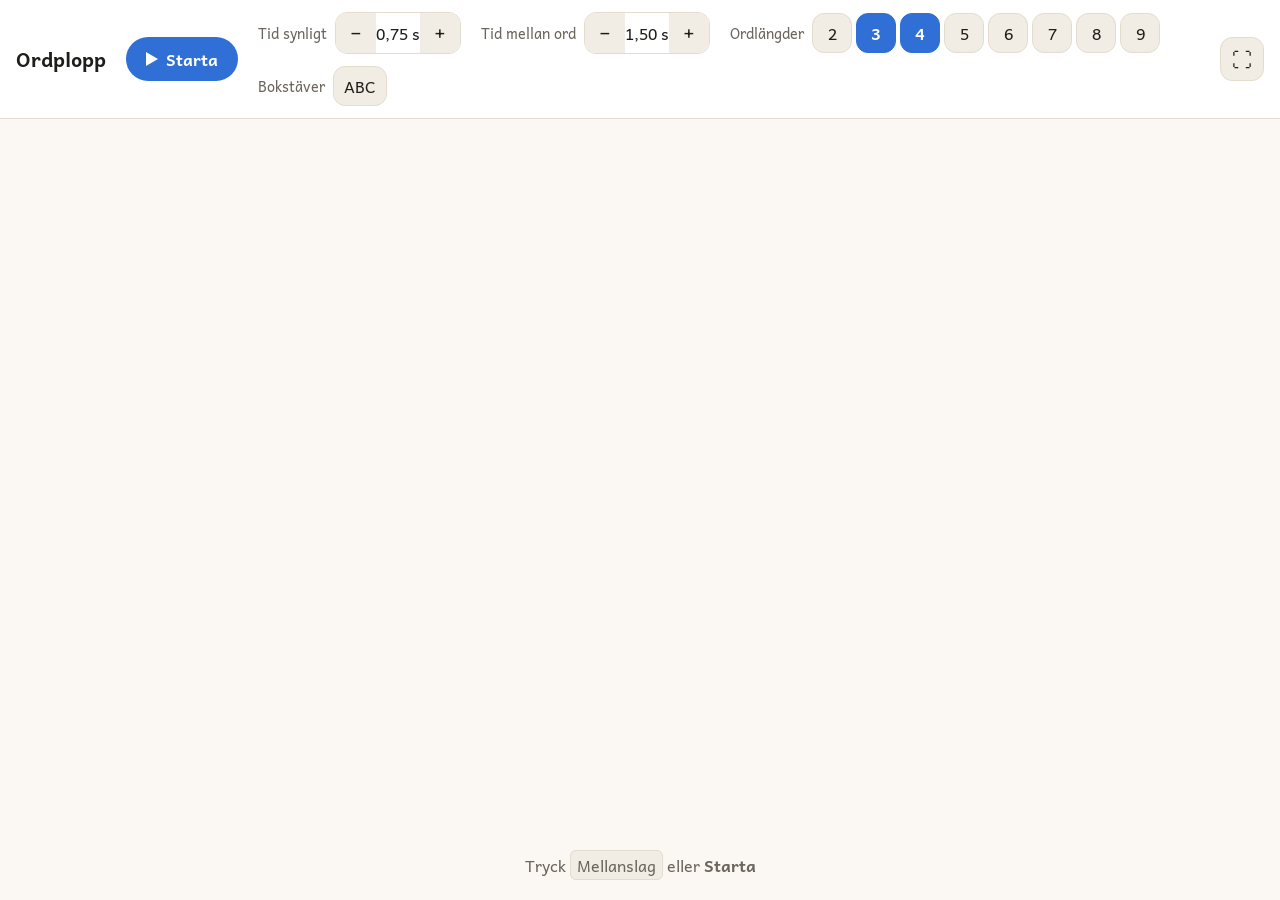
==== ordplopp/index.html @ 6b3e2766 "Add Ordplopp and tools landing page Co-Authored-By: Claude Opus 5.5 <noreply@anthropic.com>" ====
<!doctype html>
<html lang="sv">
<head>
  <meta charset="utf-8">
  <meta name="viewport" content="width=device-width, initial-scale=1">
  <title>Ordplopp</title>
  <link rel="preconnect" href="https://fonts.googleapis.com">
  <link rel="preconnect" href="https://fonts.gstatic.com" crossorigin>
  <link href="https://fonts.googleapis.com/css2?family=Andika:wght@400;700&display=swap" rel="stylesheet">
  <link rel="stylesheet" href="../shared/theme.css">
  <link rel="stylesheet" href="style.css">
</head>
<body>
  <header class="toolbar">
    <a class="brand" href="../">Ordplopp</a>

    <button id="playButton" class="play" type="button" aria-pressed="false">
      <span class="play-icon" aria-hidden="true"></span>
      <span class="play-label">Starta</span>
    </button>

    <div class="settings">
      <div class="group">
        <span class="label">Tid synligt</span>
        <div class="stepper">
          <button type="button" data-step="visible" data-dir="-1" aria-label="Minska tid synligt">−</button>
          <output id="visibleValue"></output>
          <button type="button" data-step="visible" data-dir="1" aria-label="Öka tid synligt">+</button>
        </div>
      </div>

      <div class="group">
        <span class="label">Tid mellan ord</span>
        <div class="stepper">
          <button type="button" data-step="between" data-dir="-1" aria-label="Minska tid mellan ord">−</button>
          <output id="betweenValue"></output>
          <button type="button" data-step="between" data-dir="1" aria-label="Öka tid mellan ord">+</button>
        </div>
      </div>

      <div class="group">
        <span class="label">Ordlängder</span>
        <div id="lengths" class="chips"></div>
      </div>

      <div class="group">
        <span class="label">Bokstäver</span>
        <div class="chips">
          <button id="caseButton" type="button" class="chip" aria-pressed="false">ABC</button>
        </div>
      </div>
    </div>

    <button id="fullscreenButton" class="icon-button" type="button" aria-label="Helskärm" title="Helskärm (F)">⛶</button>
  </header>

  <main class="stage">
    <div id="word" class="word" aria-live="off"></div>
    <p id="hint" class="hint">Tryck <kbd>Mellanslag</kbd> eller <strong>Starta</strong></p>
  </main>

  <script src="words.js"></script>
  <script src="app.js"></script>
</body>
</html>
---- shared/theme.css ----
:root {
  --bg: #fbf8f3;
  --surface: #ffffff;
  --surface-2: #f2ede4;
  --text: #1f1d1a;
  --muted: #6b655c;
  --border: #e3dccf;
  --accent: #2f6fd6;
  --accent-text: #ffffff;
  --radius: 12px;
  --font: "Andika", system-ui, -apple-system, "Segoe UI", sans-serif;
  color-scheme: light;
}

@media (prefers-color-scheme: dark) {
  :root {
    --bg: #17161a;
    --surface: #222127;
    --surface-2: #2c2a32;
    --text: #f3f1ec;
    --muted: #a39e95;
    --border: #3a3842;
    --accent: #6c9ef0;
    --accent-text: #0e1420;
    color-scheme: dark;
  }
}

* { box-sizing: border-box; }

html, body { margin: 0; height: 100%; }

body {
  background: var(--bg);
  color: var(--text);
  font-family: var(--font);
  font-size: 16px;
  line-height: 1.4;
}

button {
  font: inherit;
  color: inherit;
  cursor: pointer;
}

:focus-visible {
  outline: 3px solid var(--accent);
  outline-offset: 2px;
}
---- ordplopp/style.css ----
body {
  display: flex;
  flex-direction: column;
  min-height: 100vh;
  min-height: 100dvh;
}

.toolbar {
  display: flex;
  flex-wrap: wrap;
  align-items: center;
  gap: 12px 20px;
  padding: 12px 16px;
  background: var(--surface);
  border-bottom: 1px solid var(--border);
}

.brand {
  font-weight: 700;
  font-size: 1.25rem;
  color: inherit;
  text-decoration: none;
}

.settings {
  display: flex;
  flex-wrap: wrap;
  align-items: center;
  gap: 12px 20px;
  flex: 1;
}

.group {
  display: flex;
  align-items: center;
  gap: 8px;
}

.label {
  color: var(--muted);
  font-size: 0.9rem;
}

.play {
  display: inline-flex;
  align-items: center;
  gap: 8px;
  min-height: 44px;
  padding: 0 20px;
  border: none;
  border-radius: 999px;
  background: var(--accent);
  color: var(--accent-text);
  font-weight: 700;
}

.play-icon {
  width: 0;
  height: 0;
  border-left: 12px solid currentColor;
  border-top: 7px solid transparent;
  border-bottom: 7px solid transparent;
}

.play[aria-pressed="true"] .play-icon {
  width: 12px;
  height: 14px;
  border: none;
  border-left: 4px solid currentColor;
  border-right: 4px solid currentColor;
}

.stepper {
  display: inline-flex;
  align-items: center;
  border: 1px solid var(--border);
  border-radius: var(--radius);
  overflow: hidden;
}

.stepper button {
  width: 40px;
  height: 40px;
  border: none;
  background: var(--surface-2);
  font-size: 1.25rem;
}

.stepper output {
  min-width: 4.5ch;
  text-align: center;
  font-variant-numeric: tabular-nums;
}

.chips {
  display: flex;
  flex-wrap: wrap;
  gap: 4px;
}

.chip {
  min-width: 40px;
  height: 40px;
  padding: 0 10px;
  border: 1px solid var(--border);
  border-radius: var(--radius);
  background: var(--surface-2);
}

.chip[aria-pressed="true"] {
  background: var(--accent);
  border-color: var(--accent);
  color: var(--accent-text);
  font-weight: 700;
}

.icon-button {
  width: 44px;
  height: 44px;
  border: 1px solid var(--border);
  border-radius: var(--radius);
  background: var(--surface-2);
  font-size: 1.25rem;
}

/* While running, settings fade away so only the word has focus. */
body.running .settings,
body.running .icon-button {
  opacity: 0;
  pointer-events: none;
  transition: opacity 0.3s;
}

body.running .toolbar {
  border-bottom-color: transparent;
  background: transparent;
}

.stage {
  flex: 1;
  display: grid;
  place-items: center;
  padding: 16px;
  position: relative;
}

.word {
  font-size: min(16vw, 32vh);
  font-weight: 700;
  line-height: 1;
  letter-spacing: 0.02em;
  white-space: nowrap;
}

.word.plopp {
  animation: plopp 0.18s ease-out;
}

@keyframes plopp {
  from { transform: scale(0.85); opacity: 0; }
  to { transform: scale(1); opacity: 1; }
}

@media (prefers-reduced-motion: reduce) {
  .word.plopp { animation: none; }
}

.hint {
  position: absolute;
  bottom: 24px;
  margin: 0;
  color: var(--muted);
}

body.running .hint { display: none; }

kbd {
  font: inherit;
  padding: 1px 6px;
  border: 1px solid var(--border);
  border-radius: 6px;
  background: var(--surface-2);
}

.error {
  color: #c0392b;
  font-size: 1.5rem;
}
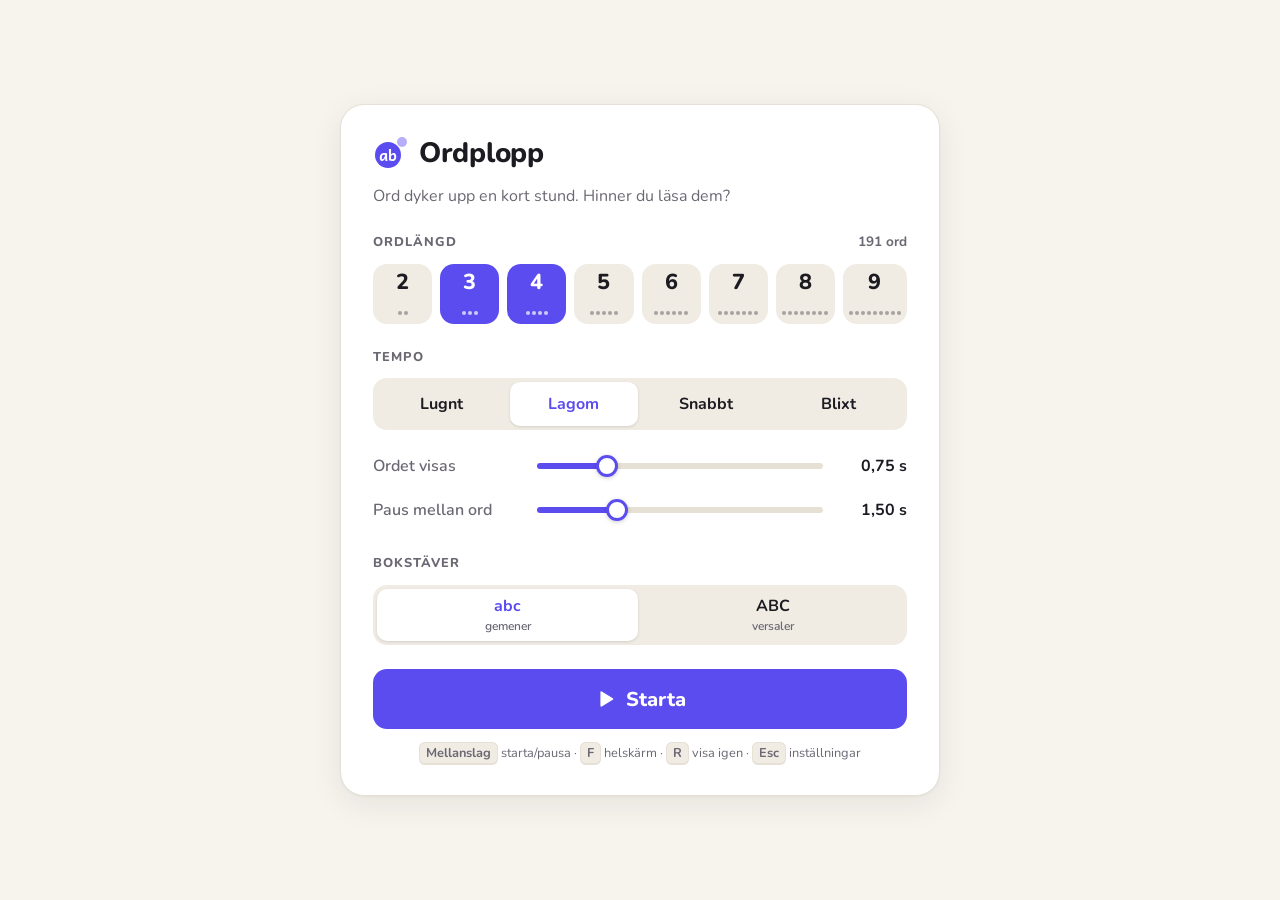
==== commit 22814c2d: "Redesign Ordplopp and revise word list Setup card with tempo presets and sliders, distraction-free s" ====
--- a/ordplopp/index.html
+++ b/ordplopp/index.html
@@ -6,57 +6,111 @@
   <title>Ordplopp</title>
   <link rel="preconnect" href="https://fonts.googleapis.com">
   <link rel="preconnect" href="https://fonts.gstatic.com" crossorigin>
-  <link href="https://fonts.googleapis.com/css2?family=Andika:wght@400;700&display=swap" rel="stylesheet">
+  <link href="https://fonts.googleapis.com/css2?family=Andika:wght@400;700&family=Nunito:wght@400;600;700;800&display=swap" rel="stylesheet">
   <link rel="stylesheet" href="../shared/theme.css">
   <link rel="stylesheet" href="style.css">
 </head>
-<body>
-  <header class="toolbar">
-    <a class="brand" href="../">Ordplopp</a>
+<body data-view="setup">
 
-    <button id="playButton" class="play" type="button" aria-pressed="false">
-      <span class="play-icon" aria-hidden="true"></span>
-      <span class="play-label">Starta</span>
-    </button>
+  <!-- Setup -->
+  <main class="setup">
+    <section class="card" aria-labelledby="title">
+      <header class="card-header">
+        <a class="logo" href="../" id="title">
+          <svg width="36" height="36" viewBox="0 0 36 36" aria-hidden="true">
+            <circle cx="15" cy="20" r="13" fill="var(--accent)"/>
+            <circle cx="29" cy="7" r="5" fill="var(--accent)" opacity="0.45"/>
+            <text x="15" y="25.5" text-anchor="middle" font-family="Andika, sans-serif" font-weight="700" font-size="15" fill="var(--accent-text)">ab</text>
+          </svg>
+          <span>Ordplopp</span>
+        </a>
+        <p class="tagline">Ord dyker upp en kort stund. Hinner du läsa dem?</p>
+      </header>
 
-    <div class="settings">
-      <div class="group">
-        <span class="label">Tid synligt</span>
-        <div class="stepper">
-          <button type="button" data-step="visible" data-dir="-1" aria-label="Minska tid synligt">−</button>
-          <output id="visibleValue"></output>
-          <button type="button" data-step="visible" data-dir="1" aria-label="Öka tid synligt">+</button>
+      <div class="field">
+        <div class="field-head">
+          <h2>Ordlängd</h2>
+          <span id="wordCount" class="badge"></span>
+        </div>
+        <div id="lengths" class="length-grid" role="group" aria-label="Ordlängd i bokstäver"></div>
+      </div>
+
+      <div class="field">
+        <div class="field-head">
+          <h2>Tempo</h2>
+        </div>
+        <div id="presets" class="segmented" role="group" aria-label="Tempo"></div>
+        <div class="sliders">
+          <label class="slider">
+            <span>Ordet visas</span>
+            <input id="visibleSlider" type="range" min="0.1" max="3" step="0.05">
+            <output id="visibleValue" for="visibleSlider"></output>
+          </label>
+          <label class="slider">
+            <span>Paus mellan ord</span>
+            <input id="betweenSlider" type="range" min="0.25" max="5" step="0.25">
+            <output id="betweenValue" for="betweenSlider"></output>
+          </label>
         </div>
       </div>
 
-      <div class="group">
-        <span class="label">Tid mellan ord</span>
-        <div class="stepper">
-          <button type="button" data-step="between" data-dir="-1" aria-label="Minska tid mellan ord">−</button>
-          <output id="betweenValue"></output>
-          <button type="button" data-step="between" data-dir="1" aria-label="Öka tid mellan ord">+</button>
+      <div class="field">
+        <div class="field-head">
+          <h2>Bokstäver</h2>
+        </div>
+        <div class="segmented" role="group" aria-label="Bokstäver">
+          <button type="button" class="segment case" data-uppercase="false">abc <small>gemener</small></button>
+          <button type="button" class="segment case" data-uppercase="true">ABC <small>versaler</small></button>
         </div>
       </div>
 
-      <div class="group">
-        <span class="label">Ordlängder</span>
-        <div id="lengths" class="chips"></div>
+      <button id="startButton" type="button" class="start">
+        <svg viewBox="0 0 24 24" width="22" height="22" aria-hidden="true"><path d="M7 4.8v14.4a1 1 0 0 0 1.5.86l12-7.2a1 1 0 0 0 0-1.72l-12-7.2A1 1 0 0 0 7 4.8z" fill="currentColor"/></svg>
+        Starta
+      </button>
+
+      <p class="shortcuts">
+        <kbd>Mellanslag</kbd> starta/pausa · <kbd>F</kbd> helskärm · <kbd>R</kbd> visa igen · <kbd>Esc</kbd> inställningar
+      </p>
+    </section>
+  </main>
+
+  <!-- Stage -->
+  <main class="stage" id="stage">
+    <div id="word" class="word"></div>
+    <div id="status" class="status"></div>
+
+    <div id="toast" class="toast" role="status" aria-live="polite"></div>
+
+    <nav class="dock" id="dock" aria-label="Kontroller">
+      <button id="settingsButton" type="button" class="dock-button" aria-label="Inställningar" title="Inställningar (Esc)">
+        <svg viewBox="0 0 24 24" width="22" height="22" aria-hidden="true" fill="none" stroke="currentColor" stroke-width="2" stroke-linecap="round"><path d="M4 7h10M18 7h2M4 17h4M12 17h8"/><circle cx="16" cy="7" r="2"/><circle cx="10" cy="17" r="2"/></svg>
+      </button>
+
+      <button id="repeatButton" type="button" class="dock-button" aria-label="Visa senaste ordet igen" title="Visa igen (R)">
+        <svg viewBox="0 0 24 24" width="22" height="22" aria-hidden="true" fill="none" stroke="currentColor" stroke-width="2" stroke-linecap="round" stroke-linejoin="round"><path d="M3 12a9 9 0 1 0 2.6-6.4L3 8"/><path d="M3 3v5h5"/></svg>
+      </button>
+
+      <button id="playButton" type="button" class="dock-play" aria-label="Pausa" title="Starta/pausa (Mellanslag)">
+        <svg class="icon-pause" viewBox="0 0 24 24" width="26" height="26" aria-hidden="true"><rect x="6" y="4.5" width="4" height="15" rx="1.2" fill="currentColor"/><rect x="14" y="4.5" width="4" height="15" rx="1.2" fill="currentColor"/></svg>
+        <svg class="icon-play" viewBox="0 0 24 24" width="26" height="26" aria-hidden="true"><path d="M7 4.8v14.4a1 1 0 0 0 1.5.86l12-7.2a1 1 0 0 0 0-1.72l-12-7.2A1 1 0 0 0 7 4.8z" fill="currentColor"/></svg>
+      </button>
+
+      <div class="dock-tempo" role="group" aria-label="Tid ordet visas">
+        <button id="slowerButton" type="button" class="dock-button small" aria-label="Visa ordet längre" title="Långsammare (−)">
+          <svg viewBox="0 0 24 24" width="18" height="18" aria-hidden="true" fill="none" stroke="currentColor" stroke-width="2.5" stroke-linecap="round"><path d="M5 12h14"/></svg>
+        </button>
+        <span id="dockTempo" class="dock-tempo-value"></span>
+        <button id="fasterButton" type="button" class="dock-button small" aria-label="Visa ordet kortare" title="Snabbare (+)">
+          <svg viewBox="0 0 24 24" width="18" height="18" aria-hidden="true" fill="none" stroke="currentColor" stroke-width="2.5" stroke-linecap="round"><path d="M5 12h14M12 5v14"/></svg>
+        </button>
       </div>
 
-      <div class="group">
-        <span class="label">Bokstäver</span>
-        <div class="chips">
-          <button id="caseButton" type="button" class="chip" aria-pressed="false">ABC</button>
-        </div>
-      </div>
-    </div>
-
-    <button id="fullscreenButton" class="icon-button" type="button" aria-label="Helskärm" title="Helskärm (F)">⛶</button>
-  </header>
-
-  <main class="stage">
-    <div id="word" class="word" aria-live="off"></div>
-    <p id="hint" class="hint">Tryck <kbd>Mellanslag</kbd> eller <strong>Starta</strong></p>
+      <button id="fullscreenButton" type="button" class="dock-button" aria-label="Helskärm" title="Helskärm (F)">
+        <svg class="icon-expand" viewBox="0 0 24 24" width="22" height="22" aria-hidden="true" fill="none" stroke="currentColor" stroke-width="2" stroke-linecap="round" stroke-linejoin="round"><path d="M4 9V4h5M20 9V4h-5M4 15v5h5M20 15v5h-5"/></svg>
+        <svg class="icon-shrink" viewBox="0 0 24 24" width="22" height="22" aria-hidden="true" fill="none" stroke="currentColor" stroke-width="2" stroke-linecap="round" stroke-linejoin="round"><path d="M9 4v5H4M15 4v5h5M9 20v-5H4M15 20v-5h5"/></svg>
+      </button>
+    </nav>
   </main>
 
   <script src="words.js"></script>
--- a/shared/theme.css
+++ b/shared/theme.css
@@ -1,27 +1,39 @@
 :root {
-  --bg: #fbf8f3;
+  --bg: #f7f4ee;
   --surface: #ffffff;
-  --surface-2: #f2ede4;
-  --text: #1f1d1a;
-  --muted: #6b655c;
-  --border: #e3dccf;
-  --accent: #2f6fd6;
+  --surface-2: #f0ece4;
+  --surface-3: #e6e0d5;
+  --raised: #ffffff;
+  --text: #1d1b22;
+  --muted: #6c6873;
+  --border: #e6e0d6;
+  --accent: #5b4cf0;
+  --accent-hover: #4b3ce0;
+  --accent-soft: #eceaff;
   --accent-text: #ffffff;
-  --radius: 12px;
-  --font: "Andika", system-ui, -apple-system, "Segoe UI", sans-serif;
+  --shadow: 0 1px 2px rgba(29, 27, 34, 0.04), 0 8px 32px rgba(29, 27, 34, 0.08);
+  --radius: 14px;
+  --radius-lg: 24px;
+  --font: "Nunito", system-ui, -apple-system, "Segoe UI", sans-serif;
+  --font-read: "Andika", "Nunito", system-ui, sans-serif;
   color-scheme: light;
 }
 
 @media (prefers-color-scheme: dark) {
-  :root {
-    --bg: #17161a;
-    --surface: #222127;
-    --surface-2: #2c2a32;
-    --text: #f3f1ec;
-    --muted: #a39e95;
-    --border: #3a3842;
-    --accent: #6c9ef0;
-    --accent-text: #0e1420;
+  :root:not([data-theme="light"]) {
+    --bg: #141317;
+    --surface: #1e1d23;
+    --surface-2: #28272e;
+    --surface-3: #34323b;
+    --raised: #3d3b45;
+    --text: #f4f2ee;
+    --muted: #a19ca8;
+    --border: #2f2d35;
+    --accent: #9d93ff;
+    --accent-hover: #b0a8ff;
+    --accent-soft: #2b2845;
+    --accent-text: #14112b;
+    --shadow: 0 1px 2px rgba(0, 0, 0, 0.3), 0 8px 32px rgba(0, 0, 0, 0.35);
     color-scheme: dark;
   }
 }
@@ -35,16 +47,30 @@
   color: var(--text);
   font-family: var(--font);
   font-size: 16px;
-  line-height: 1.4;
+  line-height: 1.45;
+  -webkit-font-smoothing: antialiased;
 }
 
 button {
   font: inherit;
   color: inherit;
   cursor: pointer;
+  -webkit-tap-highlight-color: transparent;
 }
 
 :focus-visible {
   outline: 3px solid var(--accent);
   outline-offset: 2px;
 }
+
+.logo {
+  display: inline-flex;
+  align-items: center;
+  gap: 10px;
+  font-weight: 800;
+  letter-spacing: -0.01em;
+  color: inherit;
+  text-decoration: none;
+}
+
+.logo svg { flex: none; }
--- a/ordplopp/style.css
+++ b/ordplopp/style.css
@@ -1,188 +1,441 @@
 body {
-  display: flex;
-  flex-direction: column;
   min-height: 100vh;
   min-height: 100dvh;
 }
 
-.toolbar {
+body[data-view="setup"] .stage,
+body[data-view="stage"] .setup {
+  display: none;
+}
+
+/* ---------- Setup ---------- */
+
+.setup {
+  min-height: 100vh;
+  min-height: 100dvh;
+  display: grid;
+  place-items: center;
+  padding: 24px 16px;
+}
+
+.card {
+  width: 100%;
+  max-width: 600px;
+  padding: 28px 32px;
+  background: var(--surface);
+  border: 1px solid var(--border);
+  border-radius: var(--radius-lg);
+  box-shadow: var(--shadow);
+  display: grid;
+  grid-template-columns: minmax(0, 1fr);
+  gap: 24px;
+}
+
+.card-header .logo { font-size: 1.75rem; }
+
+.tagline {
+  margin: 6px 0 0;
+  color: var(--muted);
+}
+
+.field { display: grid; gap: 12px; }
+
+.field-head {
   display: flex;
-  flex-wrap: wrap;
+  align-items: baseline;
+  justify-content: space-between;
+  gap: 12px;
+}
+
+.field h2 {
+  margin: 0;
+  font-size: 0.8rem;
+  font-weight: 800;
+  letter-spacing: 0.08em;
+  text-transform: uppercase;
+  color: var(--muted);
+}
+
+.badge {
+  font-size: 0.85rem;
+  font-weight: 700;
+  color: var(--muted);
+  font-variant-numeric: tabular-nums;
+}
+
+.badge.warn { color: #d64545; }
+
+.length-grid {
+  display: grid;
+  grid-template-columns: repeat(8, 1fr);
+  gap: 8px;
+}
+
+.length {
+  display: grid;
+  place-items: center;
+  gap: 2px;
+  height: 60px;
+  border: none;
+  border-radius: var(--radius);
+  background: var(--surface-2);
+  transition: background 0.15s, transform 0.1s;
+}
+
+.length:hover { background: var(--surface-3); }
+.length:active { transform: scale(0.95); }
+
+.length strong {
+  font-size: 1.35rem;
+  line-height: 1;
+  font-weight: 800;
+}
+
+/* Little dots show the number of letters at a glance. */
+.length .dots {
+  display: flex;
+  gap: 2px;
+  height: 4px;
+}
+
+.length .dots i {
+  width: 4px;
+  height: 4px;
+  border-radius: 50%;
+  background: currentColor;
+  opacity: 0.35;
+}
+
+.length[aria-pressed="true"] {
+  background: var(--accent);
+  color: var(--accent-text);
+}
+
+.length[aria-pressed="true"] .dots i { opacity: 0.7; }
+
+.segmented {
+  display: grid;
+  grid-auto-columns: 1fr;
+  grid-auto-flow: column;
+  gap: 4px;
+  padding: 4px;
+  background: var(--surface-2);
+  border-radius: var(--radius);
+}
+
+.segment {
+  min-height: 44px;
+  padding: 6px 8px;
+  border: none;
+  border-radius: 10px;
+  background: transparent;
+  font-weight: 700;
+  transition: background 0.15s, box-shadow 0.15s;
+}
+
+.segment small {
+  display: block;
+  font-size: 0.75rem;
+  font-weight: 600;
+  color: var(--muted);
+}
+
+.segment:hover { background: var(--surface-3); }
+
+.segment[aria-pressed="true"] {
+  background: var(--raised);
+  box-shadow: 0 1px 3px rgba(0, 0, 0, 0.12);
+  color: var(--accent);
+}
+
+.sliders {
+  display: grid;
+  gap: 4px;
+  margin-top: 4px;
+}
+
+.slider {
+  display: grid;
+  grid-template-columns: 9.5em 1fr 4.5em;
   align-items: center;
-  gap: 12px 20px;
-  padding: 12px 16px;
+  gap: 12px;
+  min-height: 40px;
+  color: var(--muted);
+  font-weight: 600;
+}
+
+.slider output {
+  text-align: right;
+  color: var(--text);
+  font-weight: 700;
+  font-variant-numeric: tabular-nums;
+}
+
+input[type="range"] {
+  width: 100%;
+  height: 28px;
+  margin: 0;
+  background: transparent;
+  appearance: none;
+  -webkit-appearance: none;
+  cursor: pointer;
+}
+
+input[type="range"]::-webkit-slider-runnable-track {
+  height: 6px;
+  border-radius: 3px;
+  background: linear-gradient(to right, var(--accent) var(--fill, 50%), var(--surface-3) var(--fill, 50%));
+}
+
+input[type="range"]::-moz-range-track {
+  height: 6px;
+  border-radius: 3px;
+  background: var(--surface-3);
+}
+
+input[type="range"]::-moz-range-progress {
+  height: 6px;
+  border-radius: 3px;
+  background: var(--accent);
+}
+
+input[type="range"]::-webkit-slider-thumb {
+  -webkit-appearance: none;
+  width: 22px;
+  height: 22px;
+  margin-top: -8px;
+  border-radius: 50%;
   background: var(--surface);
-  border-bottom: 1px solid var(--border);
-}
-
-.brand {
-  font-weight: 700;
-  font-size: 1.25rem;
-  color: inherit;
-  text-decoration: none;
-}
-
-.settings {
-  display: flex;
-  flex-wrap: wrap;
-  align-items: center;
-  gap: 12px 20px;
-  flex: 1;
-}
-
-.group {
+  border: 3px solid var(--accent);
+  box-shadow: 0 1px 4px rgba(0, 0, 0, 0.2);
+}
+
+input[type="range"]::-moz-range-thumb {
+  width: 16px;
+  height: 16px;
+  border-radius: 50%;
+  background: var(--surface);
+  border: 3px solid var(--accent);
+}
+
+.start {
   display: flex;
   align-items: center;
-  gap: 8px;
-}
-
-.label {
-  color: var(--muted);
-  font-size: 0.9rem;
-}
-
-.play {
-  display: inline-flex;
-  align-items: center;
-  gap: 8px;
-  min-height: 44px;
-  padding: 0 20px;
+  justify-content: center;
+  gap: 10px;
+  min-height: 60px;
   border: none;
-  border-radius: 999px;
+  border-radius: var(--radius);
   background: var(--accent);
   color: var(--accent-text);
-  font-weight: 700;
-}
-
-.play-icon {
-  width: 0;
-  height: 0;
-  border-left: 12px solid currentColor;
-  border-top: 7px solid transparent;
-  border-bottom: 7px solid transparent;
-}
-
-.play[aria-pressed="true"] .play-icon {
-  width: 12px;
-  height: 14px;
-  border: none;
-  border-left: 4px solid currentColor;
-  border-right: 4px solid currentColor;
-}
-
-.stepper {
-  display: inline-flex;
-  align-items: center;
+  font-size: 1.25rem;
+  font-weight: 800;
+  transition: background 0.15s, transform 0.1s;
+}
+
+.start:hover { background: var(--accent-hover); }
+.start:active { transform: scale(0.98); }
+
+.start:disabled {
+  opacity: 0.4;
+  cursor: not-allowed;
+}
+
+.shortcuts {
+  margin: -12px 0 0;
+  text-align: center;
+  font-size: 0.8rem;
+  color: var(--muted);
+  line-height: 2;
+}
+
+kbd {
+  font: inherit;
+  font-weight: 700;
+  padding: 1px 6px;
   border: 1px solid var(--border);
-  border-radius: var(--radius);
-  overflow: hidden;
-}
-
-.stepper button {
-  width: 40px;
-  height: 40px;
-  border: none;
-  background: var(--surface-2);
-  font-size: 1.25rem;
-}
-
-.stepper output {
-  min-width: 4.5ch;
-  text-align: center;
-  font-variant-numeric: tabular-nums;
-}
-
-.chips {
-  display: flex;
-  flex-wrap: wrap;
-  gap: 4px;
-}
-
-.chip {
-  min-width: 40px;
-  height: 40px;
-  padding: 0 10px;
-  border: 1px solid var(--border);
-  border-radius: var(--radius);
-  background: var(--surface-2);
-}
-
-.chip[aria-pressed="true"] {
-  background: var(--accent);
-  border-color: var(--accent);
-  color: var(--accent-text);
-  font-weight: 700;
-}
-
-.icon-button {
-  width: 44px;
-  height: 44px;
-  border: 1px solid var(--border);
-  border-radius: var(--radius);
-  background: var(--surface-2);
-  font-size: 1.25rem;
-}
-
-/* While running, settings fade away so only the word has focus. */
-body.running .settings,
-body.running .icon-button {
+  border-bottom-width: 2px;
+  border-radius: 6px;
+  background: var(--surface-2);
+}
+
+@media (max-width: 560px) {
+  .card { padding: 24px 20px; gap: 24px; }
+  .length-grid { grid-template-columns: repeat(4, 1fr); }
+  .slider { grid-template-columns: 1fr 4em; gap: 4px 12px; }
+  .slider span { grid-column: 1 / -1; }
+  .shortcuts { display: none; }
+}
+
+/* ---------- Stage ---------- */
+
+.stage {
+  position: fixed;
+  inset: 0;
+  display: grid;
+  place-items: center;
+  padding: 16px;
+  user-select: none;
+  -webkit-user-select: none;
+}
+
+.word {
+  font-family: var(--font-read);
+  font-size: min(17vw, 36vh);
+  font-weight: 700;
+  line-height: 1;
+  white-space: nowrap;
+}
+
+.word.countdown { color: var(--accent); }
+
+.word.plopp { animation: plopp 0.22s cubic-bezier(0.34, 1.56, 0.64, 1); }
+
+@keyframes plopp {
+  from { transform: scale(0.7); opacity: 0; }
+  to { transform: scale(1); opacity: 1; }
+}
+
+.status {
+  position: absolute;
+  top: 24px;
+  left: 50%;
+  transform: translateX(-50%);
+  padding: 6px 14px;
+  border-radius: 999px;
+  background: var(--surface-2);
+  color: var(--muted);
+  font-weight: 700;
+  font-size: 0.9rem;
+  opacity: 0;
+  transition: opacity 0.2s;
+  white-space: nowrap;
+}
+
+body.paused .status { opacity: 1; }
+
+.toast {
+  position: absolute;
+  bottom: 110px;
+  left: 50%;
+  transform: translate(-50%, 8px);
+  padding: 8px 16px;
+  border-radius: 999px;
+  background: var(--text);
+  color: var(--bg);
+  font-weight: 700;
   opacity: 0;
   pointer-events: none;
-  transition: opacity 0.3s;
-}
-
-body.running .toolbar {
-  border-bottom-color: transparent;
+  transition: opacity 0.2s, transform 0.2s;
+}
+
+.toast.show {
+  opacity: 1;
+  transform: translate(-50%, 0);
+}
+
+.dock {
+  position: absolute;
+  bottom: max(24px, env(safe-area-inset-bottom));
+  left: 50%;
+  transform: translateX(-50%);
+  display: flex;
+  align-items: center;
+  gap: 4px;
+  padding: 8px;
+  background: var(--surface);
+  border: 1px solid var(--border);
+  border-radius: 999px;
+  box-shadow: var(--shadow);
+  transition: opacity 0.3s, transform 0.3s;
+}
+
+body.idle .dock {
+  opacity: 0;
+  transform: translate(-50%, 16px);
+  pointer-events: none;
+}
+
+body.idle .stage { cursor: none; }
+
+.dock-button {
+  display: grid;
+  place-items: center;
+  width: 48px;
+  height: 48px;
+  border: none;
+  border-radius: 50%;
   background: transparent;
-}
-
-.stage {
-  flex: 1;
+  color: var(--muted);
+  transition: background 0.15s, color 0.15s;
+}
+
+.dock-button:hover {
+  background: var(--surface-2);
+  color: var(--text);
+}
+
+.dock-button:disabled {
+  opacity: 0.35;
+  cursor: default;
+  background: transparent;
+}
+
+.dock-button.small {
+  width: 36px;
+  height: 36px;
+}
+
+.dock-play {
   display: grid;
   place-items: center;
-  padding: 16px;
-  position: relative;
-}
-
-.word {
-  font-size: min(16vw, 32vh);
-  font-weight: 700;
-  line-height: 1;
-  letter-spacing: 0.02em;
-  white-space: nowrap;
-}
-
-.word.plopp {
-  animation: plopp 0.18s ease-out;
-}
-
-@keyframes plopp {
-  from { transform: scale(0.85); opacity: 0; }
-  to { transform: scale(1); opacity: 1; }
+  width: 60px;
+  height: 60px;
+  margin: 0 4px;
+  border: none;
+  border-radius: 50%;
+  background: var(--accent);
+  color: var(--accent-text);
+  transition: background 0.15s, transform 0.1s;
+}
+
+.dock-play:hover { background: var(--accent-hover); }
+.dock-play:active { transform: scale(0.94); }
+
+.dock-play .icon-play,
+body.paused .dock-play .icon-pause,
+.icon-shrink,
+:fullscreen .icon-expand {
+  display: none;
+}
+
+body.paused .dock-play .icon-play,
+:fullscreen .icon-shrink {
+  display: block;
+}
+
+.dock-tempo {
+  display: flex;
+  align-items: center;
+  padding: 0 4px;
+  border-radius: 999px;
+  background: var(--surface-2);
+}
+
+.dock-tempo-value {
+  min-width: 4.2em;
+  text-align: center;
+  font-weight: 700;
+  font-size: 0.95rem;
+  font-variant-numeric: tabular-nums;
+}
+
+@media (max-width: 420px) {
+  .dock-button { width: 42px; height: 42px; }
+  .dock-tempo-value { min-width: 3.6em; font-size: 0.85rem; }
 }
 
 @media (prefers-reduced-motion: reduce) {
   .word.plopp { animation: none; }
-}
-
-.hint {
-  position: absolute;
-  bottom: 24px;
-  margin: 0;
-  color: var(--muted);
-}
-
-body.running .hint { display: none; }
-
-kbd {
-  font: inherit;
-  padding: 1px 6px;
-  border: 1px solid var(--border);
-  border-radius: 6px;
-  background: var(--surface-2);
-}
-
-.error {
-  color: #c0392b;
-  font-size: 1.5rem;
-}
+  .dock, .toast { transition: none; }
+}
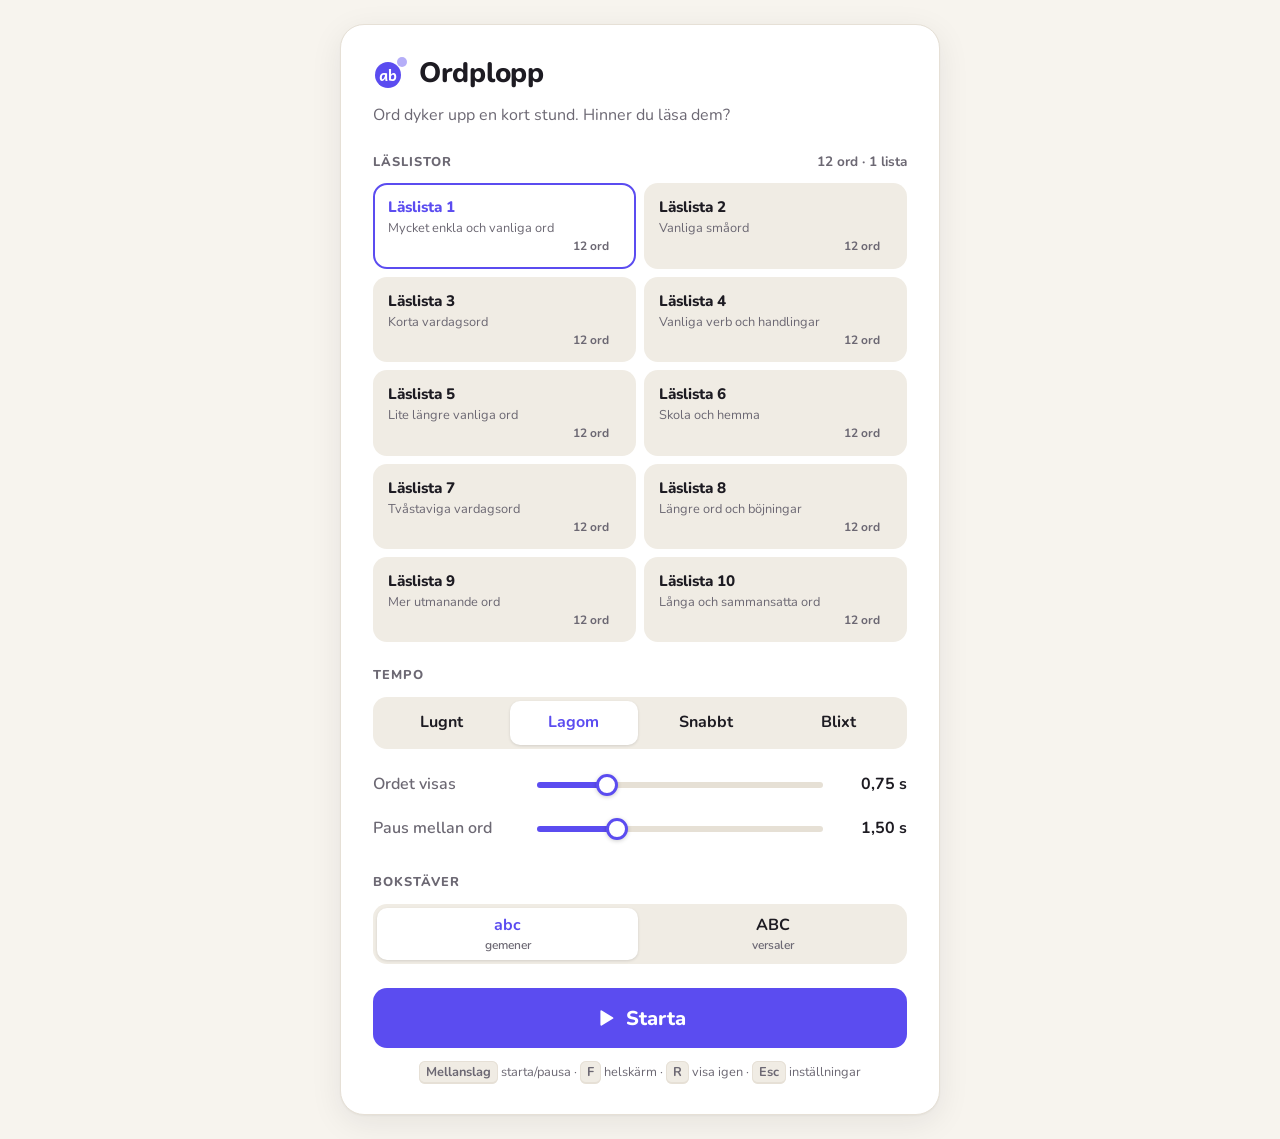
==== commit 9a064e39: "Add selectable reading lists to Ordplopp" ====
--- a/ordplopp/index.html
+++ b/ordplopp/index.html
@@ -29,10 +29,10 @@
 
       <div class="field">
         <div class="field-head">
-          <h2>Ordlängd</h2>
+          <h2>Läslistor</h2>
           <span id="wordCount" class="badge"></span>
         </div>
-        <div id="lengths" class="length-grid" role="group" aria-label="Ordlängd i bokstäver"></div>
+        <div id="readingLists" class="reading-list-grid" role="group" aria-label="Välj en eller flera läslistor"></div>
       </div>
 
       <div class="field">
--- a/ordplopp/style.css
+++ b/ordplopp/style.css
@@ -65,53 +65,52 @@
 
 .badge.warn { color: #d64545; }
 
-.length-grid {
-  display: grid;
-  grid-template-columns: repeat(8, 1fr);
+.reading-list-grid {
+  display: grid;
+  grid-template-columns: repeat(2, minmax(0, 1fr));
   gap: 8px;
 }
 
-.length {
-  display: grid;
-  place-items: center;
-  gap: 2px;
-  height: 60px;
-  border: none;
+.reading-list {
+  display: grid;
+  grid-template-columns: 1fr auto;
+  gap: 2px 12px;
+  min-height: 72px;
+  padding: 11px 13px;
+  border: 2px solid transparent;
   border-radius: var(--radius);
   background: var(--surface-2);
-  transition: background 0.15s, transform 0.1s;
-}
-
-.length:hover { background: var(--surface-3); }
-.length:active { transform: scale(0.95); }
-
-.length strong {
-  font-size: 1.35rem;
-  line-height: 1;
+  text-align: left;
+  transition: background 0.15s, border-color 0.15s, transform 0.1s;
+}
+
+.reading-list:hover { background: var(--surface-3); }
+.reading-list:active { transform: scale(0.98); }
+
+.reading-list strong {
+  font-size: 0.95rem;
   font-weight: 800;
 }
 
-/* Little dots show the number of letters at a glance. */
-.length .dots {
-  display: flex;
-  gap: 2px;
-  height: 4px;
-}
-
-.length .dots i {
-  width: 4px;
-  height: 4px;
-  border-radius: 50%;
-  background: currentColor;
-  opacity: 0.35;
-}
-
-.length[aria-pressed="true"] {
-  background: var(--accent);
-  color: var(--accent-text);
-}
-
-.length[aria-pressed="true"] .dots i { opacity: 0.7; }
+.reading-list span {
+  grid-column: 1 / -1;
+  color: var(--muted);
+  font-size: 0.8rem;
+  line-height: 1.25;
+}
+
+.reading-list small {
+  justify-self: end;
+  color: var(--muted);
+  font-size: 0.75rem;
+  font-weight: 700;
+}
+
+.reading-list[aria-pressed="true"] {
+  border-color: var(--accent);
+  background: var(--raised);
+  color: var(--accent);
+}
 
 .segmented {
   display: grid;
@@ -261,7 +260,7 @@
 
 @media (max-width: 560px) {
   .card { padding: 24px 20px; gap: 24px; }
-  .length-grid { grid-template-columns: repeat(4, 1fr); }
+  .reading-list-grid { grid-template-columns: 1fr; }
   .slider { grid-template-columns: 1fr 4em; gap: 4px 12px; }
   .slider span { grid-column: 1 / -1; }
   .shortcuts { display: none; }
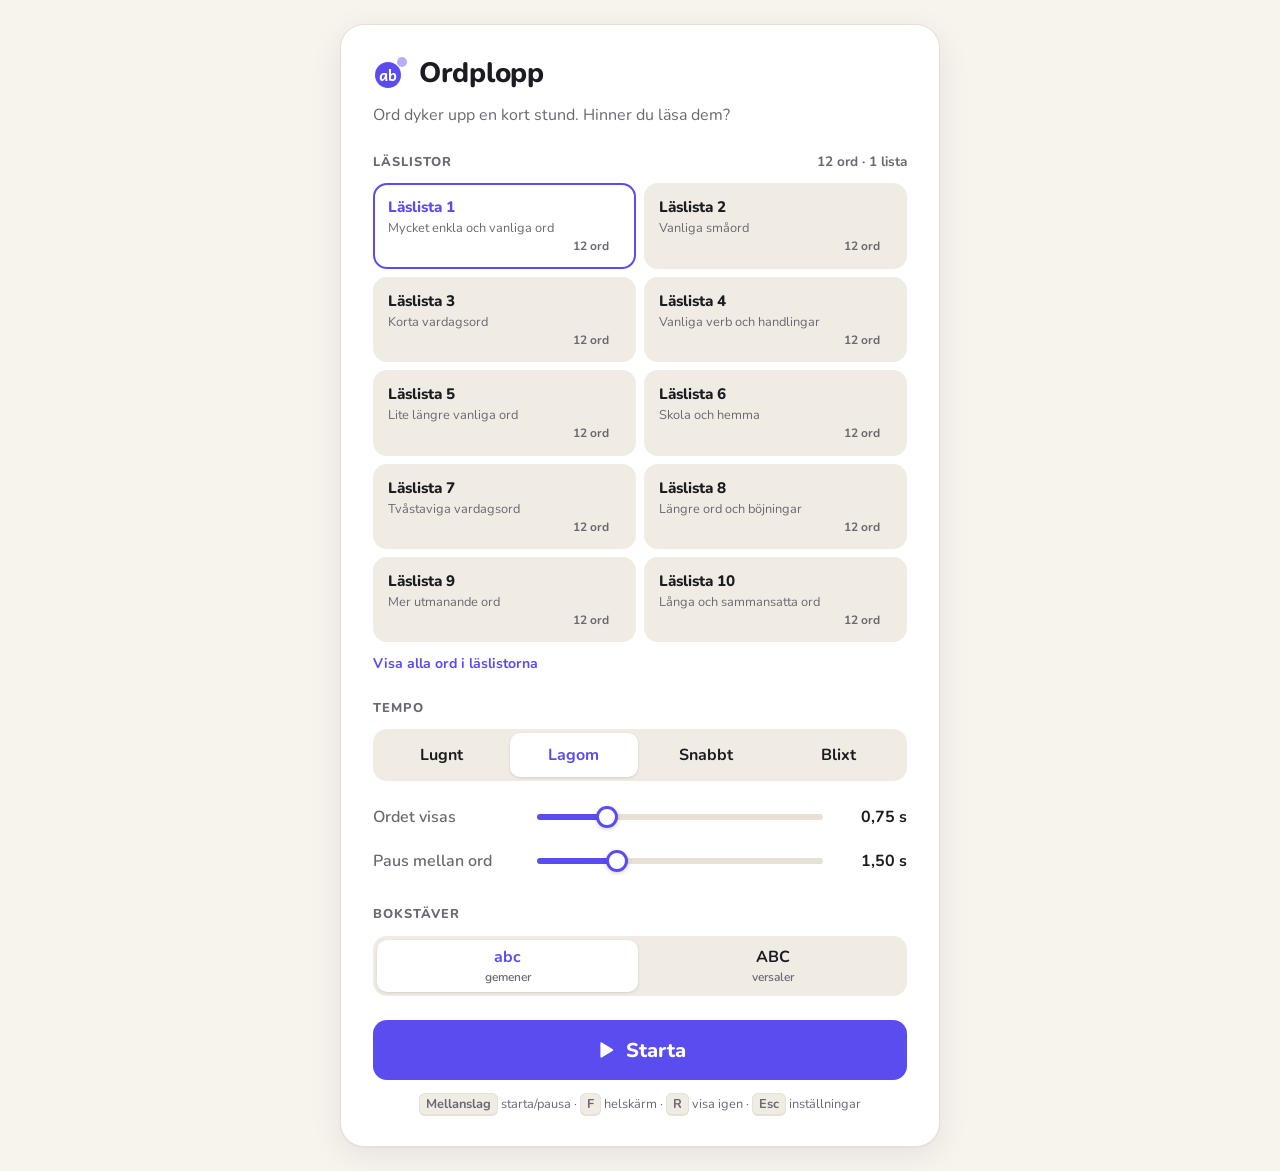
==== commit adabaec5: "Add reading-list overview for Ordplopp development" ====
--- a/ordplopp/index.html
+++ b/ordplopp/index.html
@@ -33,6 +33,7 @@
           <span id="wordCount" class="badge"></span>
         </div>
         <div id="readingLists" class="reading-list-grid" role="group" aria-label="Välj en eller flera läslistor"></div>
+        <a class="list-overview-link" href="listor.html">Visa alla ord i läslistorna</a>
       </div>
 
       <div class="field">
--- a/ordplopp/style.css
+++ b/ordplopp/style.css
@@ -111,6 +111,16 @@
   background: var(--raised);
   color: var(--accent);
 }
+
+.list-overview-link {
+  justify-self: start;
+  color: var(--accent);
+  font-size: 0.88rem;
+  font-weight: 700;
+  text-decoration: none;
+}
+
+.list-overview-link:hover { text-decoration: underline; }
 
 .segmented {
   display: grid;
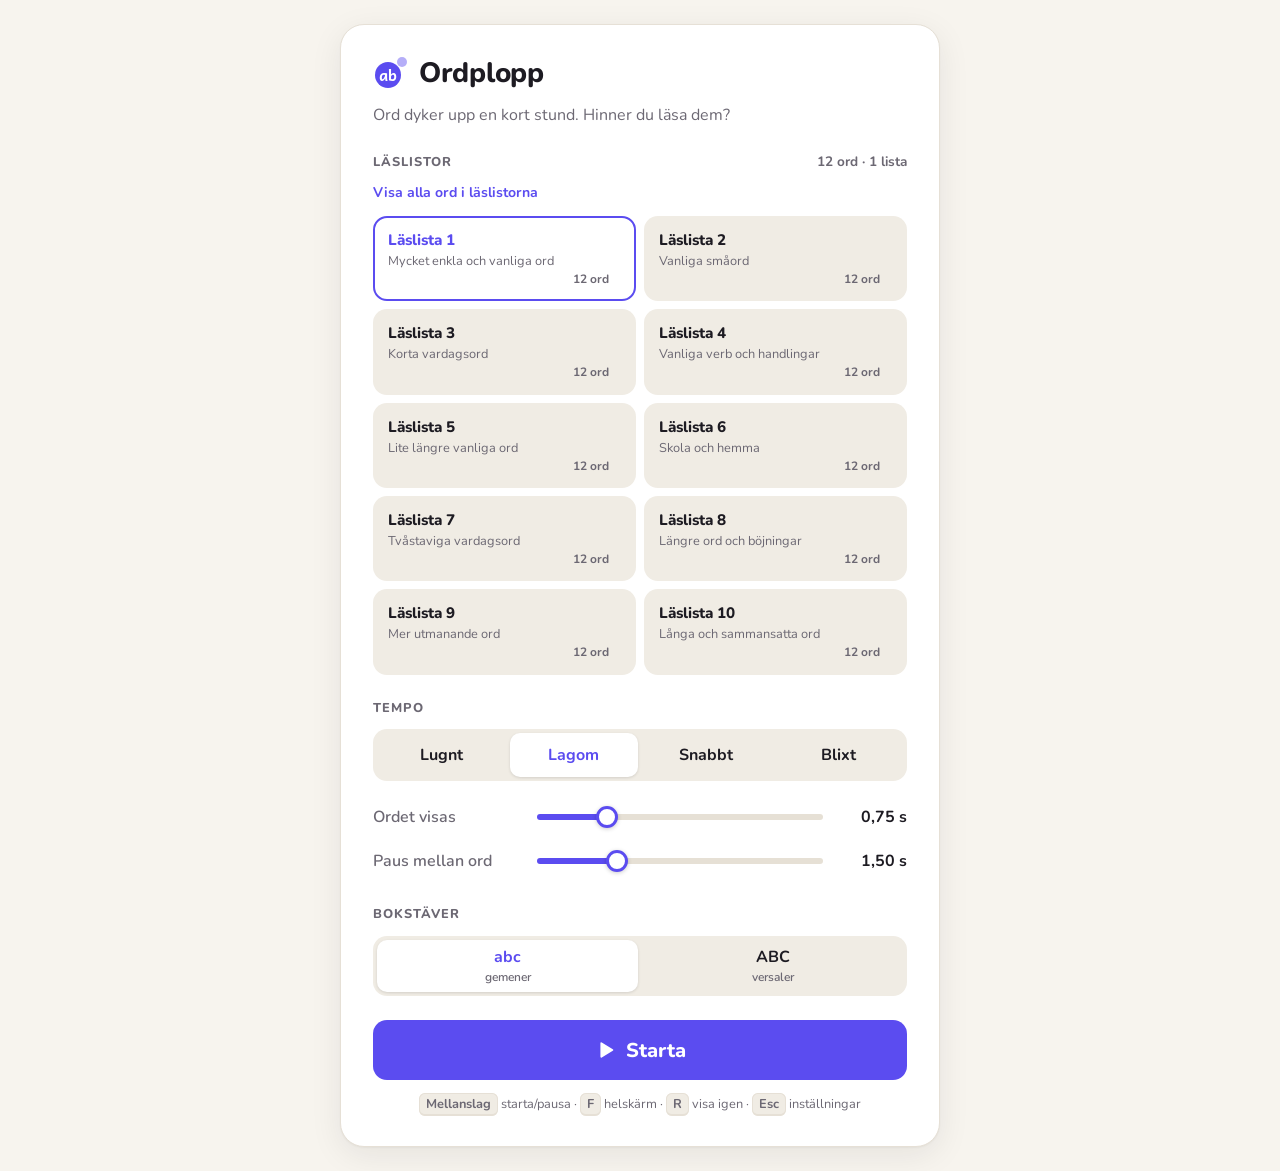
==== commit 748a3478: "Move reading-list overview link above list selection" ====
--- a/ordplopp/index.html
+++ b/ordplopp/index.html
@@ -32,8 +32,8 @@
           <h2>Läslistor</h2>
           <span id="wordCount" class="badge"></span>
         </div>
+        <a class="list-overview-link" href="listor.html">Visa alla ord i läslistorna</a>
         <div id="readingLists" class="reading-list-grid" role="group" aria-label="Välj en eller flera läslistor"></div>
-        <a class="list-overview-link" href="listor.html">Visa alla ord i läslistorna</a>
       </div>
 
       <div class="field">
